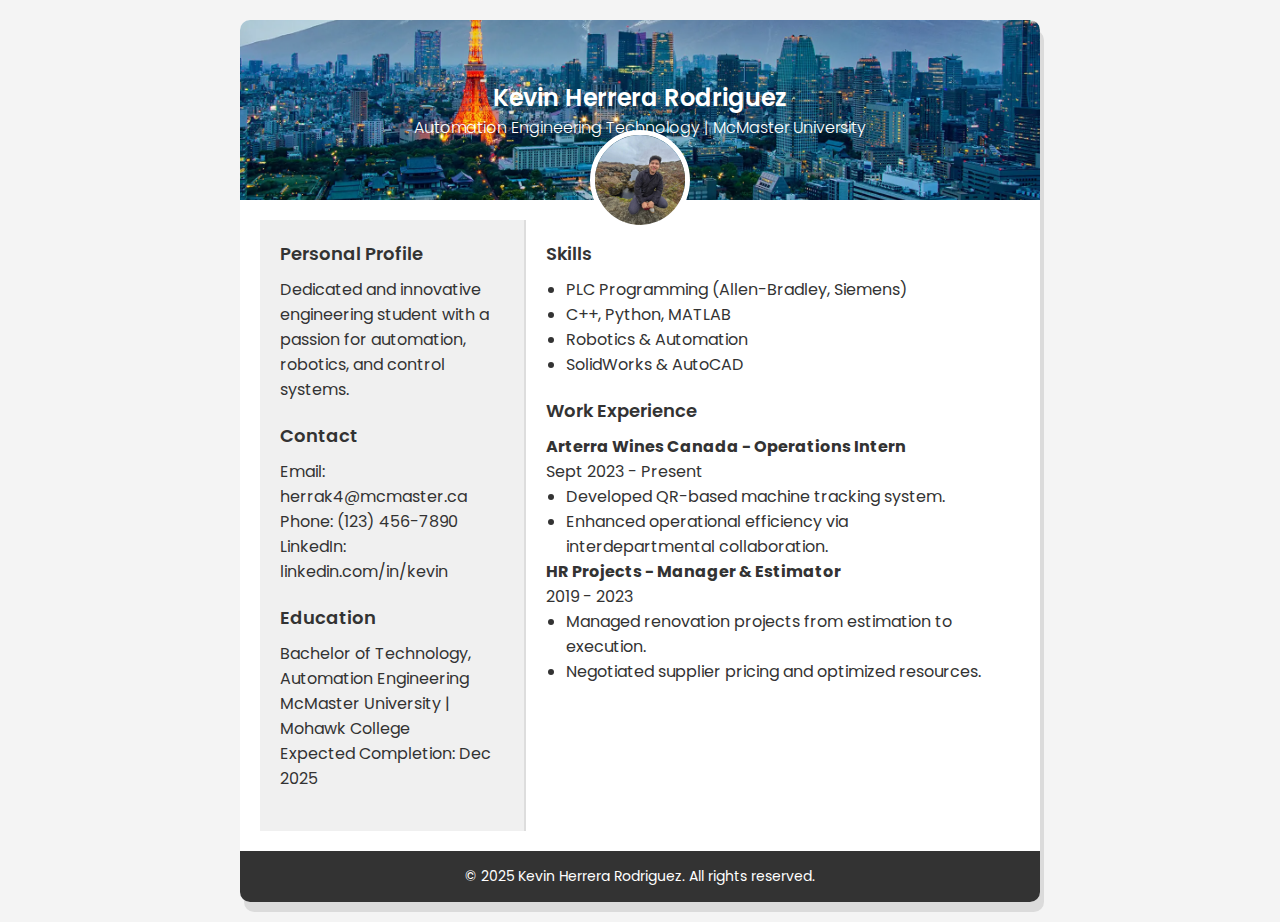
==== index.html @ 3fd1171c "Update index.html" ====
<!DOCTYPE html>
<html lang="en">
<head>
    <meta charset="utf-8">
    <meta name="viewport" content="width=device-width, initial-scale=1.0">
    <title>Kevin Herrera Rodriguez - Resume</title>
    <link href="https://fonts.googleapis.com/css2?family=Poppins:wght@300;400;600&display=swap" rel="stylesheet">
    <style>
        * {
            margin: 0;
            padding: 0;
            box-sizing: border-box;
        }
        body {
            font-family: 'Poppins', sans-serif;
            background-color: #f4f4f4;
            color: #333;
        }
        .container {
            width: 90%;
            max-width: 800px;
            margin: 20px auto;
            background: #fff;
            border-radius: 10px;
            overflow: hidden;
            box-shadow: 4px 10px rgba(0, 0, 0, 0.1);
        }
        .header {
            background: url('background.jpg') no-repeat center center/cover;
            padding: 60px 30px;
            text-align: center;
            color: white;
            position: relative;
        }
        .header img {
            width: 100px;
            height: 100px;
            border-radius: 50%;
            border: 5px solid white;
            position: absolute;
            top: 110px;
            left: 50%;
            transform: translateX(-50%);
        }
        .header h1 {
            font-size: 24px;
            font-weight: 600;
        }
        .header p {
            font-size: 16px;
            font-weight: 300;
        }
        .content {
            display: flex;
            flex-wrap: wrap;
            padding: 20px;
        }
        .left-column {
            width: 100%;
            padding: 20px;
            background: #f0f0f0;
            border-right: none;
        }
        .right-column {
            width: 100%;
            padding: 20px;
        }
        @media (min-width: 768px) {
            .left-column {
                width: 35%;
                border-right: 2px solid #ddd;
            }
            .right-column {
                width: 65%;
            }
        }
        h2 {
            font-size: 18px;
            font-weight: 600;
            margin-bottom: 10px;
        }
        .section {
            margin-bottom: 20px;
        }
        ul, ol {
            padding-left: 20px;
        }
        footer {
            text-align: center;
            padding: 15px;
            background: #333;
            color: white;
            font-size: 14px;
        }
    </style>
</head>
<body>
<div class="container">
    <div class="header">
        <img src="kevin_photo.jpg" alt="Kevin Herrera Rodriguez">
        <h1>Kevin Herrera Rodriguez</h1>
        <p>Automation Engineering Technology | McMaster University</p>
    </div>
    <div class="content">
        <div class="left-column">
            <div class="section">
                <h2>Personal Profile</h2>
                <p>Dedicated and innovative engineering student with a passion for automation, robotics, and control systems.</p>
            </div>
            <div class="section">
                <h2>Contact</h2>
                <p>Email: herrak4@mcmaster.ca</p>
                <p>Phone: (123) 456-7890</p>
                <p>LinkedIn: linkedin.com/in/kevin</p>
            </div>
            <div class="section">
                <h2>Education</h2>
                <p>Bachelor of Technology, Automation Engineering<br>McMaster University | Mohawk College<br>Expected Completion: Dec 2025</p>
            </div>
        </div>
        <div class="right-column">
            <div class="section">
                <h2>Skills</h2>
                <ul>
                    <li>PLC Programming (Allen-Bradley, Siemens)</li>
                    <li>C++, Python, MATLAB</li>
                    <li>Robotics & Automation</li>
                    <li>SolidWorks & AutoCAD</li>
                </ul>
            </div>
            <div class="section">
                <h2>Work Experience</h2>
                <p><strong>Arterra Wines Canada - Operations Intern</strong></p>
                <p>Sept 2023 - Present</p>
                <ul>
                    <li>Developed QR-based machine tracking system.</li>
                    <li>Enhanced operational efficiency via interdepartmental collaboration.</li>
                </ul>
                <p><strong>HR Projects - Manager & Estimator</strong></p>
                <p>2019 - 2023</p>
                <ul>
                    <li>Managed renovation projects from estimation to execution.</li>
                    <li>Negotiated supplier pricing and optimized resources.</li>
                </ul>
            </div>
        </div>
    </div>
    <footer>
        &copy; 2025 Kevin Herrera Rodriguez. All rights reserved.
    </footer>
</div>
</body>
</html>
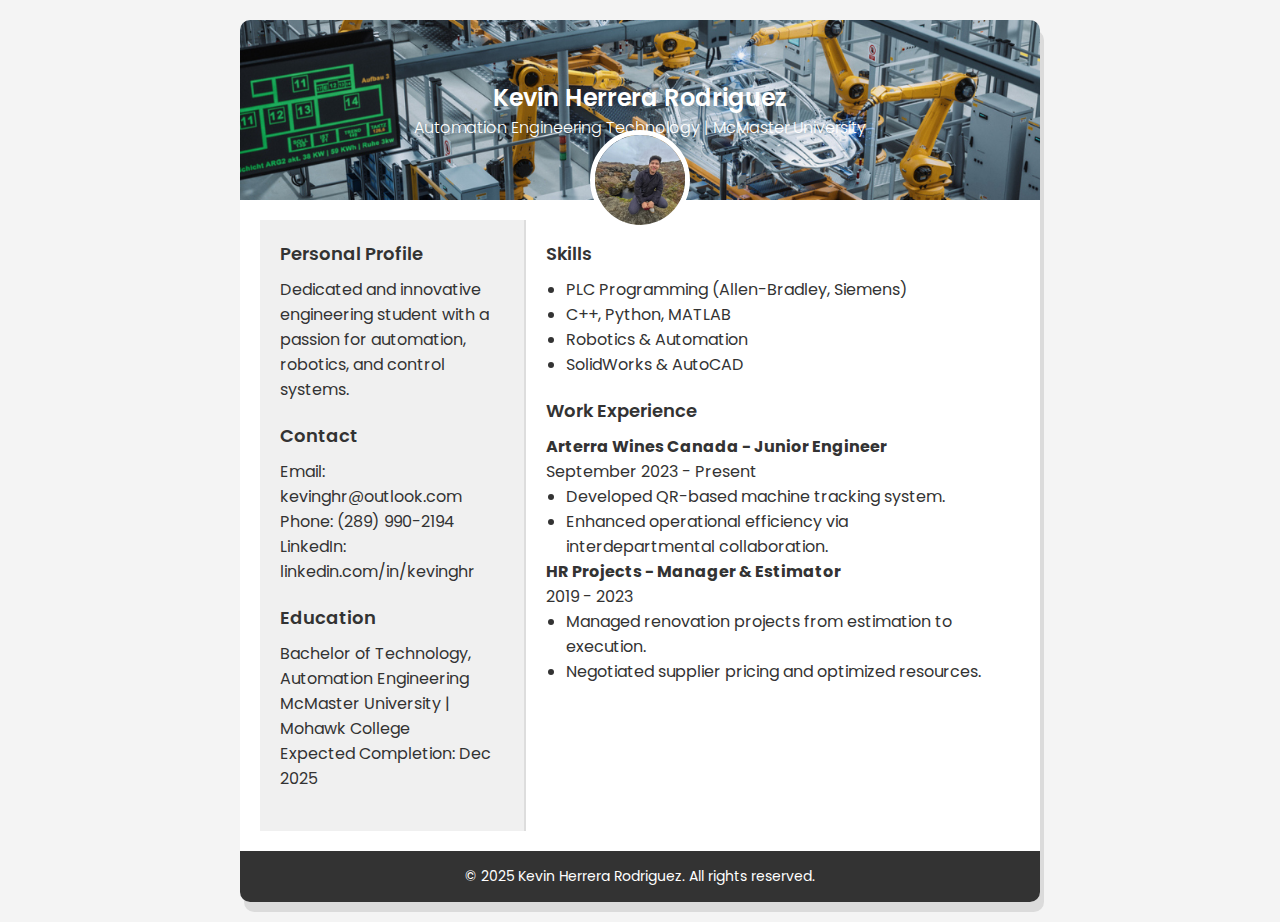
==== commit 9a7492d4: "Update" ====
--- a/index.html
+++ b/index.html
@@ -26,7 +26,7 @@
             box-shadow: 4px 10px rgba(0, 0, 0, 0.1);
         }
         .header {
-            background: url('background.jpg') no-repeat center center/cover;
+            background: url('background.png') no-repeat center center/cover;
             padding: 60px 30px;
             text-align: center;
             color: white;
@@ -109,9 +109,9 @@
             </div>
             <div class="section">
                 <h2>Contact</h2>
-                <p>Email: herrak4@mcmaster.ca</p>
-                <p>Phone: (123) 456-7890</p>
-                <p>LinkedIn: linkedin.com/in/kevin</p>
+                <p>Email: kevinghr@outlook.com</p>
+                <p>Phone: (289) 990-2194</p>
+                <p>LinkedIn: linkedin.com/in/kevinghr</p>
             </div>
             <div class="section">
                 <h2>Education</h2>
@@ -130,8 +130,8 @@
             </div>
             <div class="section">
                 <h2>Work Experience</h2>
-                <p><strong>Arterra Wines Canada - Operations Intern</strong></p>
-                <p>Sept 2023 - Present</p>
+                <p><strong>Arterra Wines Canada - Junior Engineer</strong></p>
+                <p>September 2023 - Present</p>
                 <ul>
                     <li>Developed QR-based machine tracking system.</li>
                     <li>Enhanced operational efficiency via interdepartmental collaboration.</li>
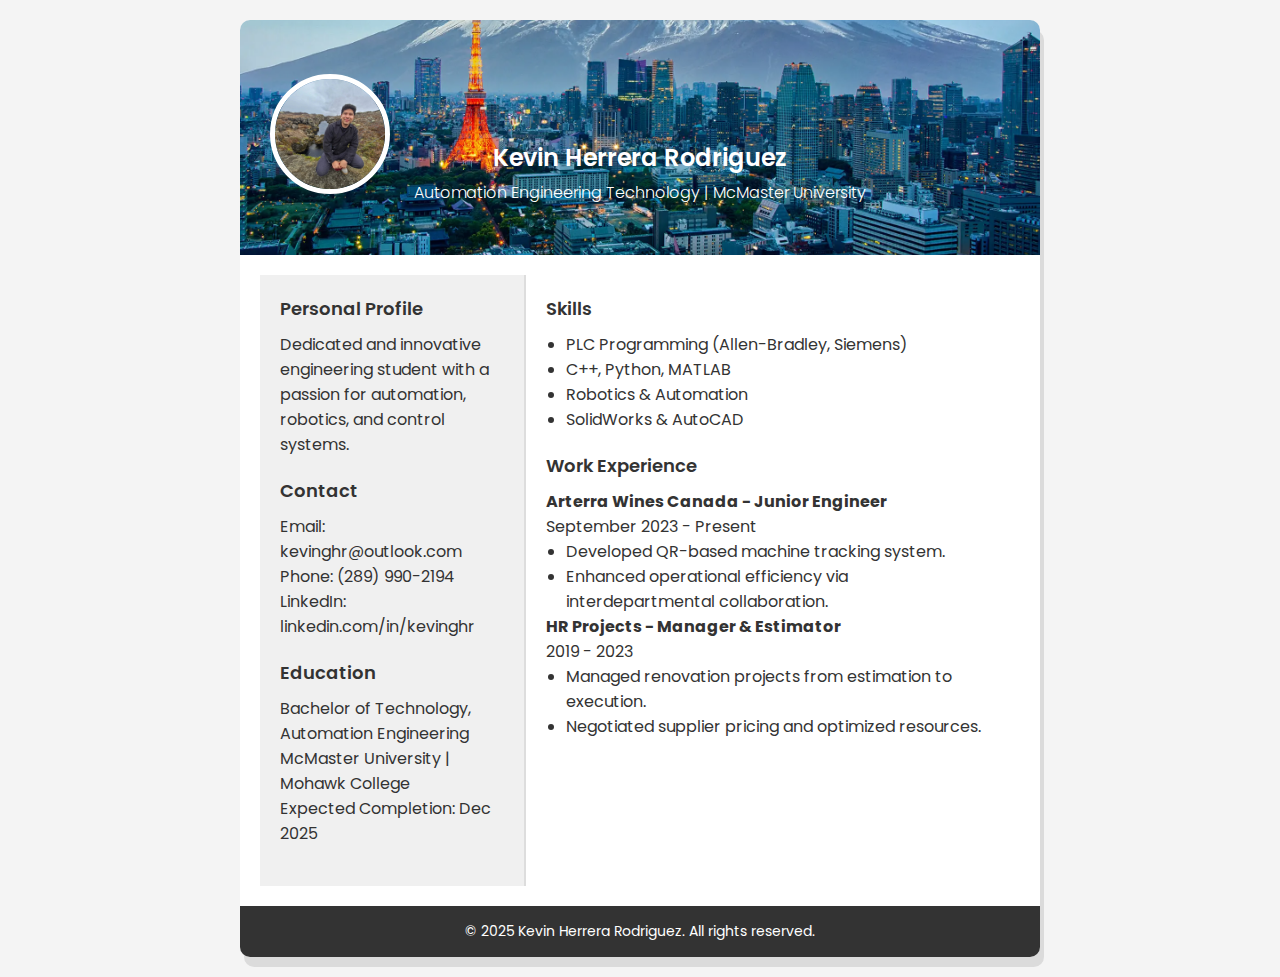
==== commit 2467fd8d: "Update" ====
--- a/index.html
+++ b/index.html
@@ -5,94 +5,7 @@
     <meta name="viewport" content="width=device-width, initial-scale=1.0">
     <title>Kevin Herrera Rodriguez - Resume</title>
     <link href="https://fonts.googleapis.com/css2?family=Poppins:wght@300;400;600&display=swap" rel="stylesheet">
-    <style>
-        * {
-            margin: 0;
-            padding: 0;
-            box-sizing: border-box;
-        }
-        body {
-            font-family: 'Poppins', sans-serif;
-            background-color: #f4f4f4;
-            color: #333;
-        }
-        .container {
-            width: 90%;
-            max-width: 800px;
-            margin: 20px auto;
-            background: #fff;
-            border-radius: 10px;
-            overflow: hidden;
-            box-shadow: 4px 10px rgba(0, 0, 0, 0.1);
-        }
-        .header {
-            background: url('background.png') no-repeat center center/cover;
-            padding: 60px 30px;
-            text-align: center;
-            color: white;
-            position: relative;
-        }
-        .header img {
-            width: 100px;
-            height: 100px;
-            border-radius: 50%;
-            border: 5px solid white;
-            position: absolute;
-            top: 110px;
-            left: 50%;
-            transform: translateX(-50%);
-        }
-        .header h1 {
-            font-size: 24px;
-            font-weight: 600;
-        }
-        .header p {
-            font-size: 16px;
-            font-weight: 300;
-        }
-        .content {
-            display: flex;
-            flex-wrap: wrap;
-            padding: 20px;
-        }
-        .left-column {
-            width: 100%;
-            padding: 20px;
-            background: #f0f0f0;
-            border-right: none;
-        }
-        .right-column {
-            width: 100%;
-            padding: 20px;
-        }
-        @media (min-width: 768px) {
-            .left-column {
-                width: 35%;
-                border-right: 2px solid #ddd;
-            }
-            .right-column {
-                width: 65%;
-            }
-        }
-        h2 {
-            font-size: 18px;
-            font-weight: 600;
-            margin-bottom: 10px;
-        }
-        .section {
-            margin-bottom: 20px;
-        }
-        ul, ol {
-            padding-left: 20px;
-        }
-        footer {
-            text-align: center;
-            padding: 15px;
-            background: #333;
-            color: white;
-            font-size: 14px;
-        }
-    </style>
+    <link rel="stylesheet" href="styles.css">
 </head>
 <body>
 <div class="container">
--- a/styles.css
+++ b/styles.css
@@ -0,0 +1,104 @@
+/* Global Styles */
+* {
+    margin: 0;
+    padding: 0;
+    box-sizing: border-box;
+}
+body {
+    font-family: 'Poppins', sans-serif;
+    background-color: #f4f4f4;
+    color: #333;
+}
+.container {
+    width: 90%;
+    max-width: 800px;
+    margin: 20px auto;
+    background: #fff;
+    border-radius: 10px;
+    overflow: hidden;
+    box-shadow: 4px 10px rgba(0, 0, 0, 0.1);
+}
+
+/* Header Styles */
+.header {
+    background: url('background.jpg') no-repeat center center/cover;
+    padding: 80px 30px 50px;
+    text-align: center;
+    color: white;
+    position: relative;
+}
+.header img {
+    width: 100px;
+    height: 100px;
+    border-radius: 50%;
+    border: 5px solid white;
+    position: absolute;
+    top: 20px;
+    left: 20px;
+    transform: translateY(20%);
+}
+.header h1 {
+    font-size: 24px;
+    font-weight: 600;
+    margin-top: 40px;
+}
+.header p {
+    font-size: 16px;
+    font-weight: 300;
+    margin-top: 5px;
+}
+
+/* Layout */
+.content {
+    display: flex;
+    flex-wrap: wrap;
+    padding: 20px;
+}
+.left-column {
+    width: 100%;
+    padding: 20px;
+    background: #f0f0f0;
+    border-right: none;
+}
+.right-column {
+    width: 100%;
+    padding: 20px;
+}
+
+@media (min-width: 768px) {
+    .left-column {
+        width: 35%;
+        border-right: 2px solid #ddd;
+    }
+    .right-column {
+        width: 65%;
+    }
+    .header img {
+        width: 120px;
+        height: 120px;
+        top: 30px;
+        left: 30px;
+    }
+}
+
+/* Text and Section Styles */
+h2 {
+    font-size: 18px;
+    font-weight: 600;
+    margin-bottom: 10px;
+}
+.section {
+    margin-bottom: 20px;
+}
+ul, ol {
+    padding-left: 20px;
+}
+
+/* Footer */
+footer {
+    text-align: center;
+    padding: 15px;
+    background: #333;
+    color: white;
+    font-size: 14px;
+}
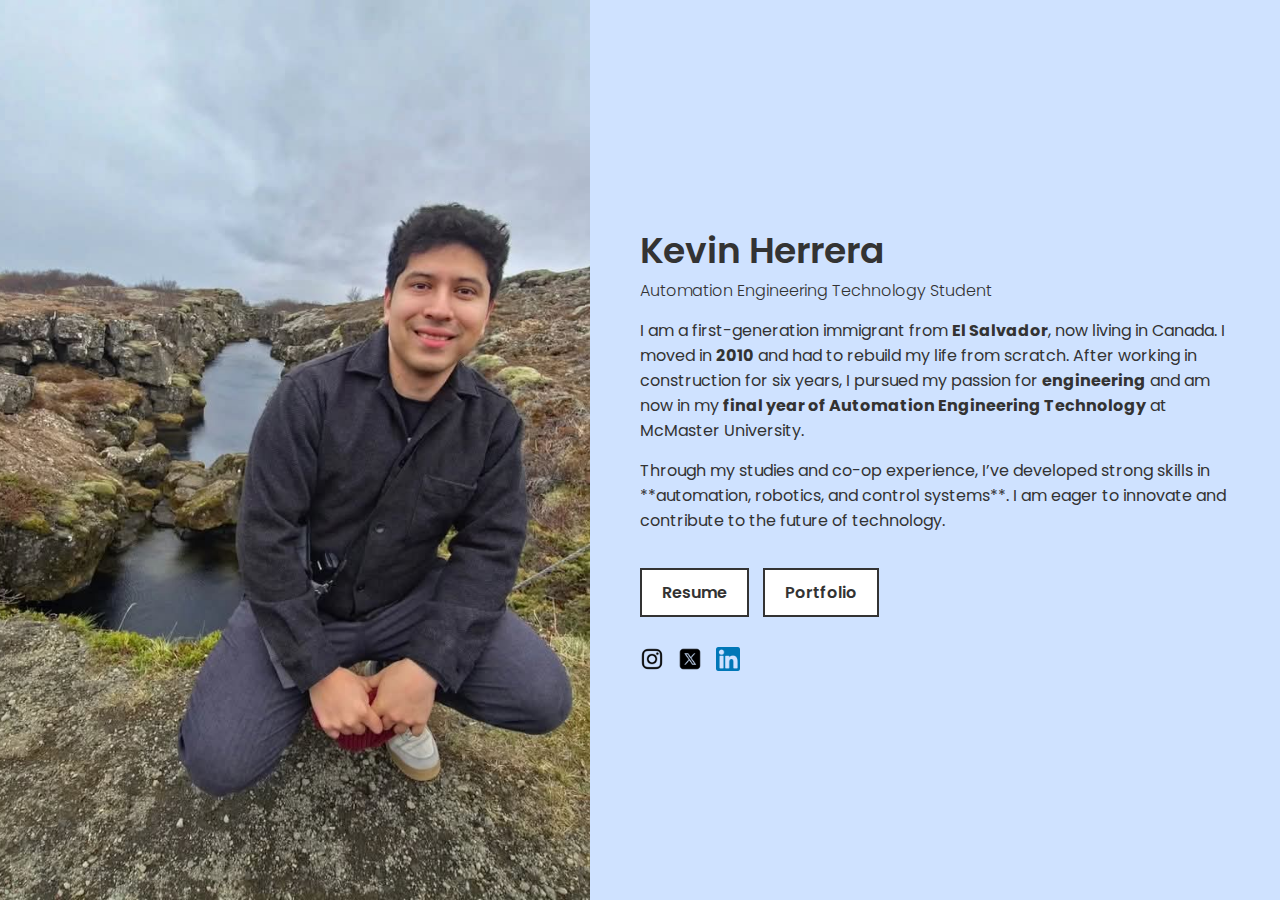
==== commit 359c5241: "New Pages" ====
--- a/index.html
+++ b/index.html
@@ -1,66 +1,49 @@
 <!DOCTYPE html>
 <html lang="en">
 <head>
-    <meta charset="utf-8">
+    <meta charset="UTF-8">
     <meta name="viewport" content="width=device-width, initial-scale=1.0">
-    <title>Kevin Herrera Rodriguez - Resume</title>
+    <title>Kevin Herrera - Introduction</title>
     <link href="https://fonts.googleapis.com/css2?family=Poppins:wght@300;400;600&display=swap" rel="stylesheet">
     <link rel="stylesheet" href="styles.css">
 </head>
 <body>
-<div class="container">
-    <div class="header">
-        <img src="kevin_photo.jpg" alt="Kevin Herrera Rodriguez">
-        <h1>Kevin Herrera Rodriguez</h1>
-        <p>Automation Engineering Technology | McMaster University</p>
+
+<div class="intro-container">
+    <!-- Left Side - Image -->
+    <div class="intro-image">
+        <img src="kevin_photo.jpg" alt="Kevin Herrera">
     </div>
-    <div class="content">
-        <div class="left-column">
-            <div class="section">
-                <h2>Personal Profile</h2>
-                <p>Dedicated and innovative engineering student with a passion for automation, robotics, and control systems.</p>
-            </div>
-            <div class="section">
-                <h2>Contact</h2>
-                <p>Email: kevinghr@outlook.com</p>
-                <p>Phone: (289) 990-2194</p>
-                <p>LinkedIn: linkedin.com/in/kevinghr</p>
-            </div>
-            <div class="section">
-                <h2>Education</h2>
-                <p>Bachelor of Technology, Automation Engineering<br>McMaster University | Mohawk College<br>Expected Completion: Dec 2025</p>
-            </div>
+
+    <!-- Right Side - About Me -->
+    <div class="intro-text">
+        <h1>Kevin Herrera</h1>
+        <p class="subheading">Automation Engineering Technology Student</p>
+        <p>
+            I am a first-generation immigrant from <strong>El Salvador</strong>, now living in Canada.
+            I moved in <strong>2010</strong> and had to rebuild my life from scratch. After working in
+            construction for six years, I pursued my passion for <strong>engineering</strong> and
+            am now in my <strong>final year of Automation Engineering Technology</strong> at McMaster University.
+        </p>
+        <p>
+            Through my studies and co-op experience, I’ve developed strong skills in **automation, robotics,
+            and control systems**. I am eager to innovate and contribute to the future of technology.
+        </p>
+
+        <!-- Navigation Buttons -->
+        <div class="buttons">
+            <a href="resume.html" class="btn">Resume</a>
+            <a href="portfolio.html" class="btn">Portfolio</a>
         </div>
-        <div class="right-column">
-            <div class="section">
-                <h2>Skills</h2>
-                <ul>
-                    <li>PLC Programming (Allen-Bradley, Siemens)</li>
-                    <li>C++, Python, MATLAB</li>
-                    <li>Robotics & Automation</li>
-                    <li>SolidWorks & AutoCAD</li>
-                </ul>
-            </div>
-            <div class="section">
-                <h2>Work Experience</h2>
-                <p><strong>Arterra Wines Canada - Junior Engineer</strong></p>
-                <p>September 2023 - Present</p>
-                <ul>
-                    <li>Developed QR-based machine tracking system.</li>
-                    <li>Enhanced operational efficiency via interdepartmental collaboration.</li>
-                </ul>
-                <p><strong>HR Projects - Manager & Estimator</strong></p>
-                <p>2019 - 2023</p>
-                <ul>
-                    <li>Managed renovation projects from estimation to execution.</li>
-                    <li>Negotiated supplier pricing and optimized resources.</li>
-                </ul>
-            </div>
+
+        <!-- Social Media Icons -->
+        <div class="social-icons">
+            <a href="#"><img src="instagram-icon.png" alt="Instagram"></a>
+            <a href="#"><img src="twitter-icon.png" alt="Twitter"></a>
+            <a href="#"><img src="linkedin-icon.png" alt="LinkedIn"></a>
         </div>
     </div>
-    <footer>
-        &copy; 2025 Kevin Herrera Rodriguez. All rights reserved.
-    </footer>
 </div>
+
 </body>
 </html>
--- a/styles.css
+++ b/styles.css
@@ -3,102 +3,84 @@
     margin: 0;
     padding: 0;
     box-sizing: border-box;
+    font-family: 'Poppins', sans-serif;
 }
 body {
-    font-family: 'Poppins', sans-serif;
     background-color: #f4f4f4;
     color: #333;
 }
-.container {
-    width: 90%;
-    max-width: 800px;
-    margin: 20px auto;
-    background: #fff;
-    border-radius: 10px;
-    overflow: hidden;
-    box-shadow: 4px 10px rgba(0, 0, 0, 0.1);
+
+/* Intro Section Layout */
+.intro-container {
+    display: flex;
+    height: 100vh;
 }
 
-/* Header Styles */
-.header {
-    background: url('background.jpg') no-repeat center center/cover;
-    padding: 80px 30px 50px;
-    text-align: center;
-    color: white;
-    position: relative;
+/* Left Side - Image */
+.intro-image {
+    flex: 1;
+    background-color: #ddd;
+    display: flex;
+    align-items: center;
+    justify-content: center;
 }
-.header img {
-    width: 100px;
-    height: 100px;
-    border-radius: 50%;
-    border: 5px solid white;
-    position: absolute;
-    top: 20px;
-    left: 20px;
-    transform: translateY(20%);
-}
-.header h1 {
-    font-size: 24px;
-    font-weight: 600;
-    margin-top: 40px;
-}
-.header p {
-    font-size: 16px;
-    font-weight: 300;
-    margin-top: 5px;
+.intro-image img {
+    width: 100%;
+    height: 100%;
+    object-fit: cover;
 }
 
-/* Layout */
-.content {
+/* Right Side - Text */
+.intro-text {
+    flex: 1;
+    background-color: #cfe2ff;
+    padding: 50px;
     display: flex;
-    flex-wrap: wrap;
-    padding: 20px;
+    flex-direction: column;
+    justify-content: center;
 }
-.left-column {
-    width: 100%;
-    padding: 20px;
-    background: #f0f0f0;
-    border-right: none;
+.intro-text h1 {
+    font-size: 36px;
+    font-weight: 600;
 }
-.right-column {
-    width: 100%;
-    padding: 20px;
+.subheading {
+    font-size: 18px;
+    font-weight: 300;
+    margin-bottom: 15px;
+}
+.intro-text p {
+    font-size: 16px;
+    margin-bottom: 15px;
 }
 
-@media (min-width: 768px) {
-    .left-column {
-        width: 35%;
-        border-right: 2px solid #ddd;
-    }
-    .right-column {
-        width: 65%;
-    }
-    .header img {
-        width: 120px;
-        height: 120px;
-        top: 30px;
-        left: 30px;
-    }
+/* Buttons */
+.buttons {
+    margin-top: 20px;
+}
+.btn {
+    display: inline-block;
+    background-color: white;
+    padding: 10px 20px;
+    margin-right: 10px;
+    border: 2px solid #333;
+    text-decoration: none;
+    font-weight: 600;
+    color: #333;
+    transition: 0.3s ease-in-out;
+}
+.btn:hover {
+    background-color: #333;
+    color: white;
 }
 
-/* Text and Section Styles */
-h2 {
-    font-size: 18px;
-    font-weight: 600;
-    margin-bottom: 10px;
+/* Social Media Icons */
+.social-icons {
+    margin-top: 30px;
 }
-.section {
-    margin-bottom: 20px;
+.social-icons a {
+    margin-right: 10px;
 }
-ul, ol {
-    padding-left: 20px;
+.social-icons img {
+    width: 24px;
+    height: 24px;
 }
-
-/* Footer */
-footer {
-    text-align: center;
-    padding: 15px;
-    background: #333;
-    color: white;
-    font-size: 14px;
-}
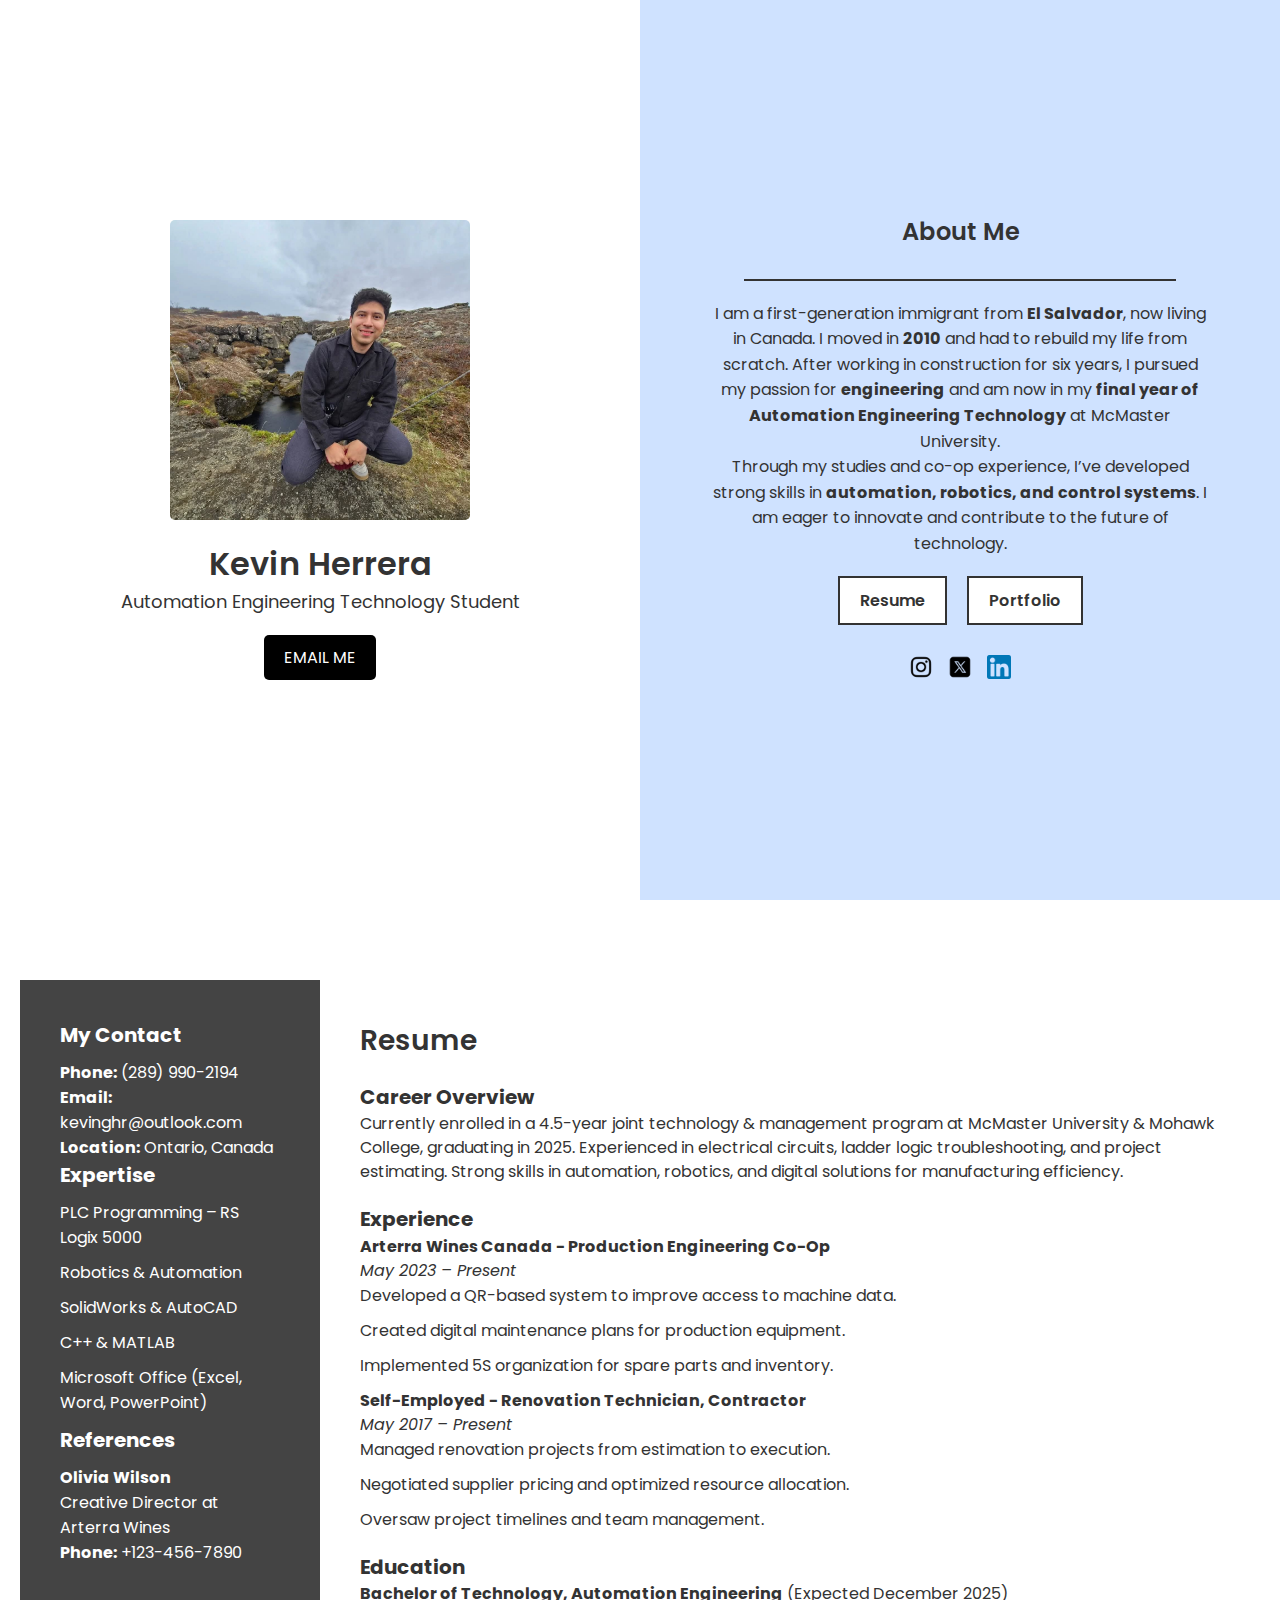
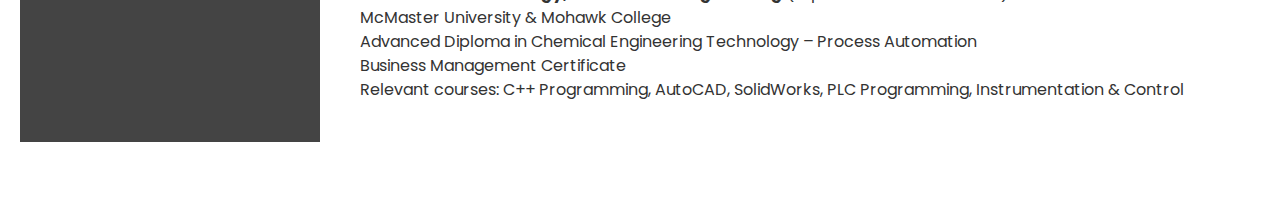
==== commit 9fa244c8: "Update" ====
--- a/index.html
+++ b/index.html
@@ -3,22 +3,24 @@
 <head>
     <meta charset="UTF-8">
     <meta name="viewport" content="width=device-width, initial-scale=1.0">
-    <title>Kevin Herrera - Introduction</title>
+    <title>Kevin Herrera - Portfolio</title>
     <link href="https://fonts.googleapis.com/css2?family=Poppins:wght@300;400;600&display=swap" rel="stylesheet">
     <link rel="stylesheet" href="styles.css">
 </head>
 <body>
-
-<div class="intro-container">
-    <!-- Left Side - Image -->
-    <div class="intro-image">
+<div class="container">
+    <!-- Left Section - Image and Intro -->
+    <div class="left-section">
         <img src="kevin_photo.jpg" alt="Kevin Herrera">
+        <h1>Kevin Herrera</h1>
+        <p>Automation Engineering Technology Student</p>
+        <a href="mailto:kevinghr@outlook.com" class="email-btn">EMAIL ME</a>
     </div>
 
-    <!-- Right Side - About Me -->
-    <div class="intro-text">
-        <h1>Kevin Herrera</h1>
-        <p class="subheading">Automation Engineering Technology Student</p>
+    <!-- Right Section - About and Navigation -->
+    <div class="right-section">
+        <h2>About Me</h2>
+        <div class="divider"></div>
         <p>
             I am a first-generation immigrant from <strong>El Salvador</strong>, now living in Canada.
             I moved in <strong>2010</strong> and had to rebuild my life from scratch. After working in
@@ -26,24 +28,84 @@
             am now in my <strong>final year of Automation Engineering Technology</strong> at McMaster University.
         </p>
         <p>
-            Through my studies and co-op experience, I’ve developed strong skills in **automation, robotics,
-            and control systems**. I am eager to innovate and contribute to the future of technology.
+            Through my studies and co-op experience, I’ve developed strong skills in <strong>automation, robotics,
+            and control systems</strong>. I am eager to innovate and contribute to the future of technology.
         </p>
 
-        <!-- Navigation Buttons -->
         <div class="buttons">
-            <a href="resume.html" class="btn">Resume</a>
-            <a href="portfolio.html" class="btn">Portfolio</a>
+            <a href="#resume" class="btn">Resume</a>
+            <a href="#portfolio" class="btn">Portfolio</a>
         </div>
 
-        <!-- Social Media Icons -->
         <div class="social-icons">
             <a href="#"><img src="instagram-icon.png" alt="Instagram"></a>
             <a href="#"><img src="twitter-icon.png" alt="Twitter"></a>
-            <a href="#"><img src="linkedin-icon.png" alt="LinkedIn"></a>
+            <a href="https://www.linkedin.com/in/kevinghr" target="_blank"><img src="linkedin-icon.png" alt="LinkedIn"></a>
         </div>
     </div>
 </div>
 
+<!-- Resume Section - Updated Layout -->
+<section id="resume">
+    <div class="resume-left">
+  
+        <h3>My Contact</h3>
+        <p><strong>Phone:</strong> (289) 990-2194</p>
+        <p><strong>Email:</strong> kevinghr@outlook.com</p>
+        <p><strong>Location:</strong> Ontario, Canada</p>
+
+        <h3>Expertise</h3>
+        <ul>
+            <li>PLC Programming – RS Logix 5000</li>
+            <li>Robotics & Automation</li>
+            <li>SolidWorks & AutoCAD</li>
+            <li>C++ & MATLAB</li>
+            <li>Microsoft Office (Excel, Word, PowerPoint)</li>
+        </ul>
+
+        <h3>References</h3>
+        <p><strong>Olivia Wilson</strong></p>
+        <p>Creative Director at Arterra Wines</p>
+        <p><strong>Phone:</strong> +123-456-7890</p>
+    </div>
+
+    <div class="resume-right">
+        <h2>Resume</h2>
+        <h3>Career Overview</h3>
+        <p>
+            Currently enrolled in a 4.5-year joint technology & management program at McMaster University & Mohawk College, graduating in 2025.
+            Experienced in electrical circuits, ladder logic troubleshooting, and project estimating. Strong skills in automation, robotics,
+            and digital solutions for manufacturing efficiency.
+        </p>
+
+        <h3>Experience</h3>
+        <div>
+            <h4>Arterra Wines Canada - Production Engineering Co-Op</h4>
+            <p><em>May 2023 – Present</em></p>
+            <ul>
+                <li>Developed a QR-based system to improve access to machine data.</li>
+                <li>Created digital maintenance plans for production equipment.</li>
+                <li>Implemented 5S organization for spare parts and inventory.</li>
+            </ul>
+        </div>
+        <div>
+            <h4>Self-Employed - Renovation Technician, Contractor</h4>
+            <p><em>May 2017 – Present</em></p>
+            <ul>
+                <li>Managed renovation projects from estimation to execution.</li>
+                <li>Negotiated supplier pricing and optimized resource allocation.</li>
+                <li>Oversaw project timelines and team management.</li>
+            </ul>
+        </div>
+
+        <h3>Education</h3>
+        <p><strong>Bachelor of Technology, Automation Engineering</strong> (Expected December 2025)</p>
+        <p>McMaster University & Mohawk College</p>
+        <p>Advanced Diploma in Chemical Engineering Technology – Process Automation</p>
+        <p>Business Management Certificate</p>
+        <p>Relevant courses: C++ Programming, AutoCAD, SolidWorks, PLC Programming, Instrumentation & Control</p>
+    </div>
+</section>
 </body>
 </html>
+
--- a/styles.css
+++ b/styles.css
@@ -4,83 +4,164 @@
     padding: 0;
     box-sizing: border-box;
     font-family: 'Poppins', sans-serif;
+    scroll-behavior: smooth;
 }
 body {
     background-color: #f4f4f4;
     color: #333;
 }
 
-/* Intro Section Layout */
-.intro-container {
+/* Layout */
+.container {
     display: flex;
     height: 100vh;
 }
 
-/* Left Side - Image */
-.intro-image {
+/* Left Section - Image and Intro */
+.left-section {
     flex: 1;
-    background-color: #ddd;
-    display: flex;
-    align-items: center;
-    justify-content: center;
-}
-.intro-image img {
-    width: 100%;
-    height: 100%;
-    object-fit: cover;
-}
-
-/* Right Side - Text */
-.intro-text {
-    flex: 1;
-    background-color: #cfe2ff;
-    padding: 50px;
     display: flex;
     flex-direction: column;
     justify-content: center;
+    align-items: center;
+    background: #fff;
+    padding: 50px;
+    text-align: center;
 }
-.intro-text h1 {
-    font-size: 36px;
+.left-section img {
+    width: 100%;
+    max-width: 300px;
+    border-radius: 5px;
+}
+.left-section h1 {
+    font-size: 32px;
     font-weight: 600;
+    margin-top: 20px;
 }
-.subheading {
+.left-section p {
     font-size: 18px;
-    font-weight: 300;
-    margin-bottom: 15px;
+    margin-bottom: 20px;
 }
-.intro-text p {
+.email-btn {
+    background: black;
+    color: white;
+    padding: 10px 20px;
     font-size: 16px;
-    margin-bottom: 15px;
+    text-decoration: none;
+    border-radius: 5px;
+    transition: 0.3s;
+}
+.email-btn:hover {
+    background: #333;
 }
 
-/* Buttons */
+/* Right Section - About and Navigation */
+.right-section {
+    flex: 1;
+    background: #cfe2ff;
+    display: flex;
+    flex-direction: column;
+    justify-content: center;
+    align-items: center;
+    padding: 50px;
+    text-align: center;
+}
+.right-section h2 {
+    font-size: 24px;
+    font-weight: 600;
+    margin-bottom: 10px;
+}
+.right-section p {
+    font-size: 16px;
+    max-width: 500px;
+    line-height: 1.6;
+}
+.divider {
+    width: 80%;
+    height: 2px;
+    background: #333;
+    margin: 20px 0;
+}
 .buttons {
+    display: flex;
+    gap: 20px;
     margin-top: 20px;
 }
 .btn {
-    display: inline-block;
-    background-color: white;
+    background: white;
+    border: 2px solid #333;
     padding: 10px 20px;
-    margin-right: 10px;
-    border: 2px solid #333;
+    font-size: 16px;
     text-decoration: none;
     font-weight: 600;
     color: #333;
-    transition: 0.3s ease-in-out;
+    transition: 0.3s;
 }
 .btn:hover {
-    background-color: #333;
+    background: #333;
     color: white;
 }
 
 /* Social Media Icons */
 .social-icons {
     margin-top: 30px;
-}
-.social-icons a {
-    margin-right: 10px;
+    display: flex;
+    gap: 15px;
 }
 .social-icons img {
     width: 24px;
     height: 24px;
 }
+
+/* Resume Section - Matching the Reference Layout */
+#resume {
+    display: flex;
+    flex-wrap: wrap;
+    background: #fff;
+    padding: 80px 20px;
+}
+.resume-left {
+    flex: 1;
+    background: #444;
+    color: white;
+    padding: 40px;
+    text-align: left;
+    max-width: 300px;
+}
+.resume-left h3 {
+    font-size: 20px;
+    margin-bottom: 10px;
+}
+.resume-left ul {
+    list-style: none;
+    padding: 0;
+}
+.resume-left ul li {
+    margin-bottom: 10px;
+}
+
+.resume-right {
+    flex: 2;
+    padding: 40px;
+    text-align: left;
+}
+.resume-right h2 {
+    font-size: 28px;
+    font-weight: 600;
+    margin-bottom: 20px;
+}
+.resume-right h3 {
+    font-size: 20px;
+    margin-top: 20px;
+}
+.resume-right ul {
+    list-style: none;
+    padding: 0;
+}
+.resume-right ul li {
+    margin-bottom: 10px;
+}
+.resume-right p {
+    font-size: 16px;
+    line-height: 1.5;
+}
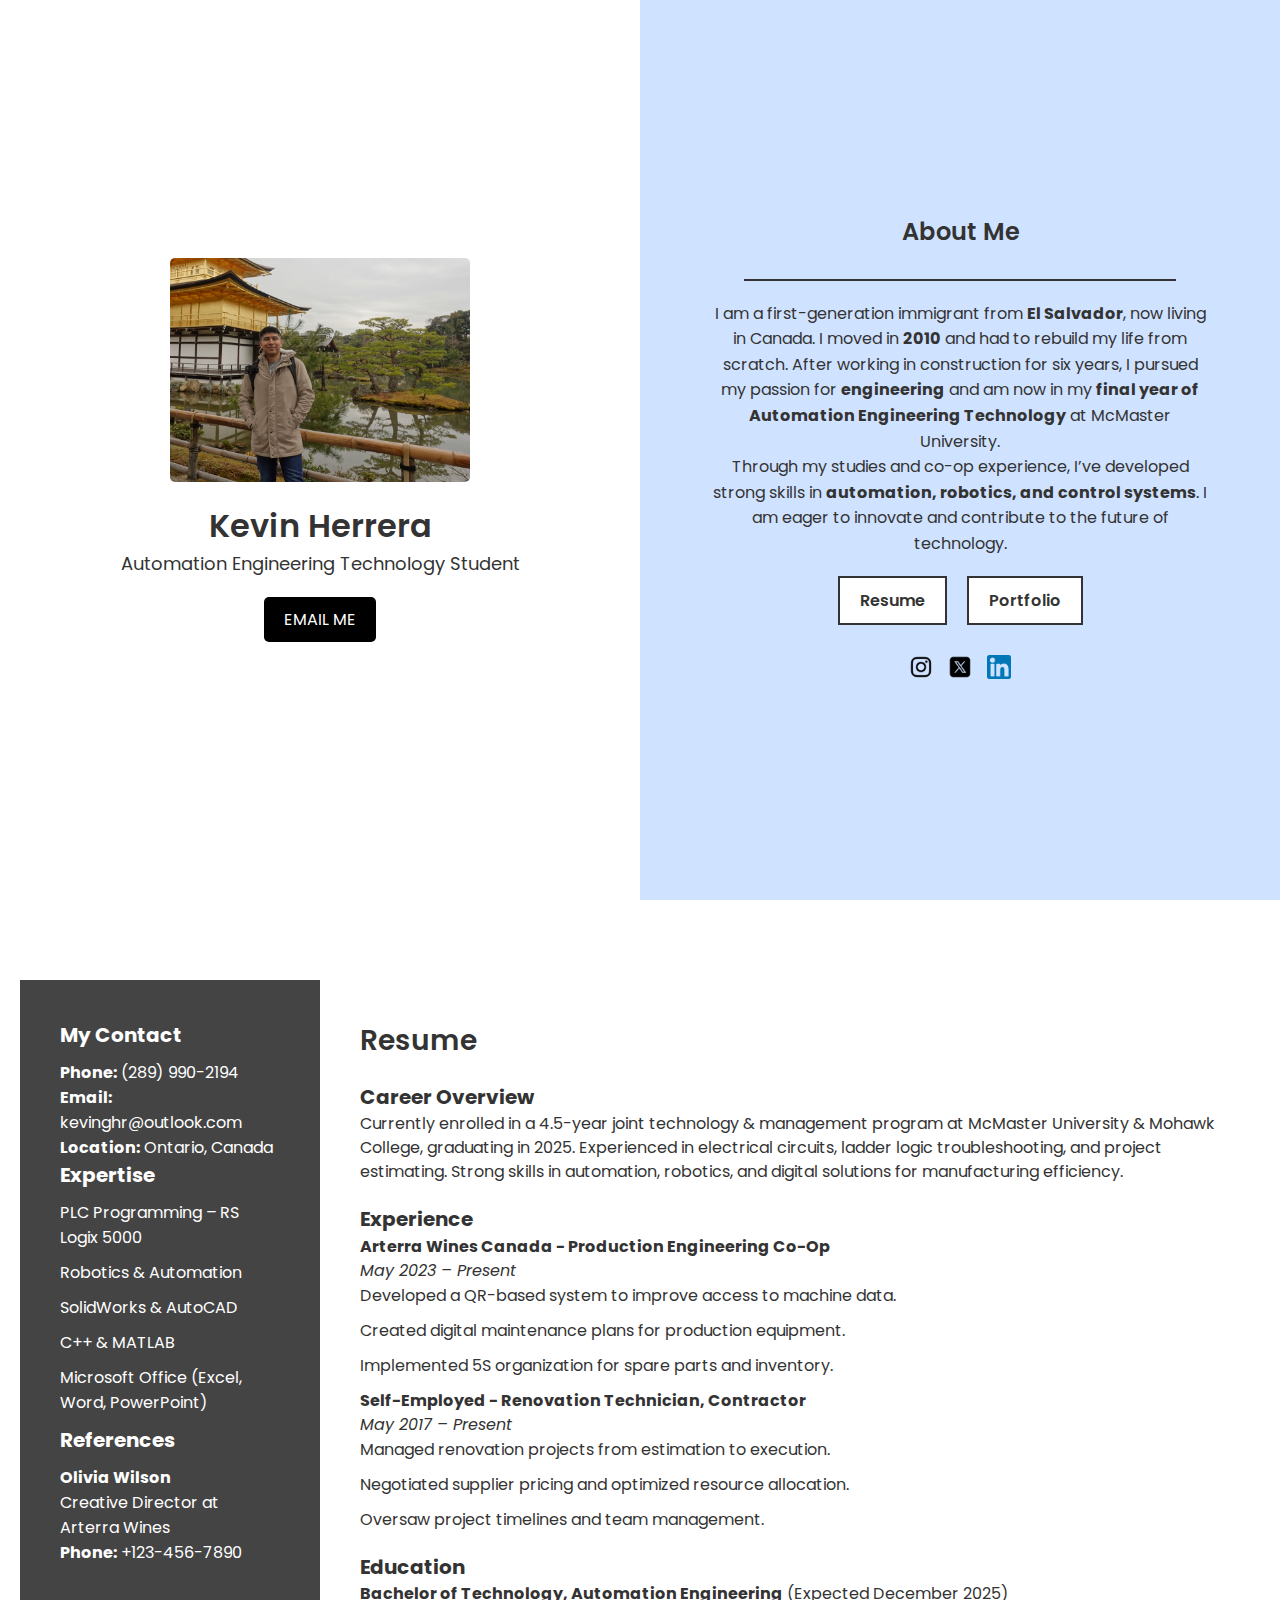
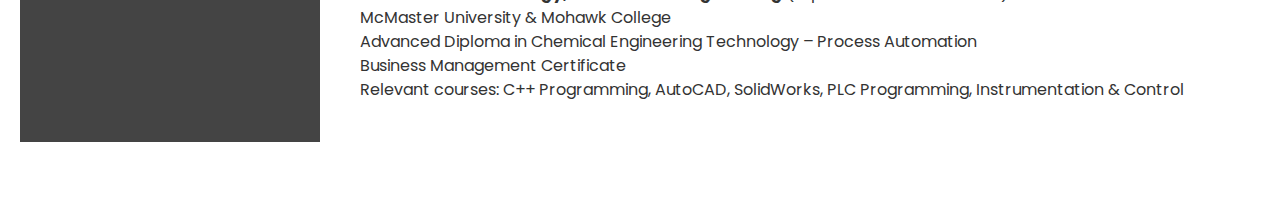
==== commit bad16ea5: "Update" ====
--- a/index.html
+++ b/index.html
@@ -48,7 +48,7 @@
 <!-- Resume Section - Updated Layout -->
 <section id="resume">
     <div class="resume-left">
-  
+
         <h3>My Contact</h3>
         <p><strong>Phone:</strong> (289) 990-2194</p>
         <p><strong>Email:</strong> kevinghr@outlook.com</p>
@@ -106,6 +106,14 @@
         <p>Relevant courses: C++ Programming, AutoCAD, SolidWorks, PLC Programming, Instrumentation & Control</p>
     </div>
 </section>
+<!--
+        Statement of Authorship:
+        Kevin Herrera Rodriguez
+        MacID: herrerkg
+        Student Number: 001404740
+    -->
+<!-- AI Assistance: This code was generated with the aid of AI tools to expedite the design
+
 </body>
 </html>
 
--- a/styles.css
+++ b/styles.css
@@ -165,3 +165,4 @@
     font-size: 16px;
     line-height: 1.5;
 }
+
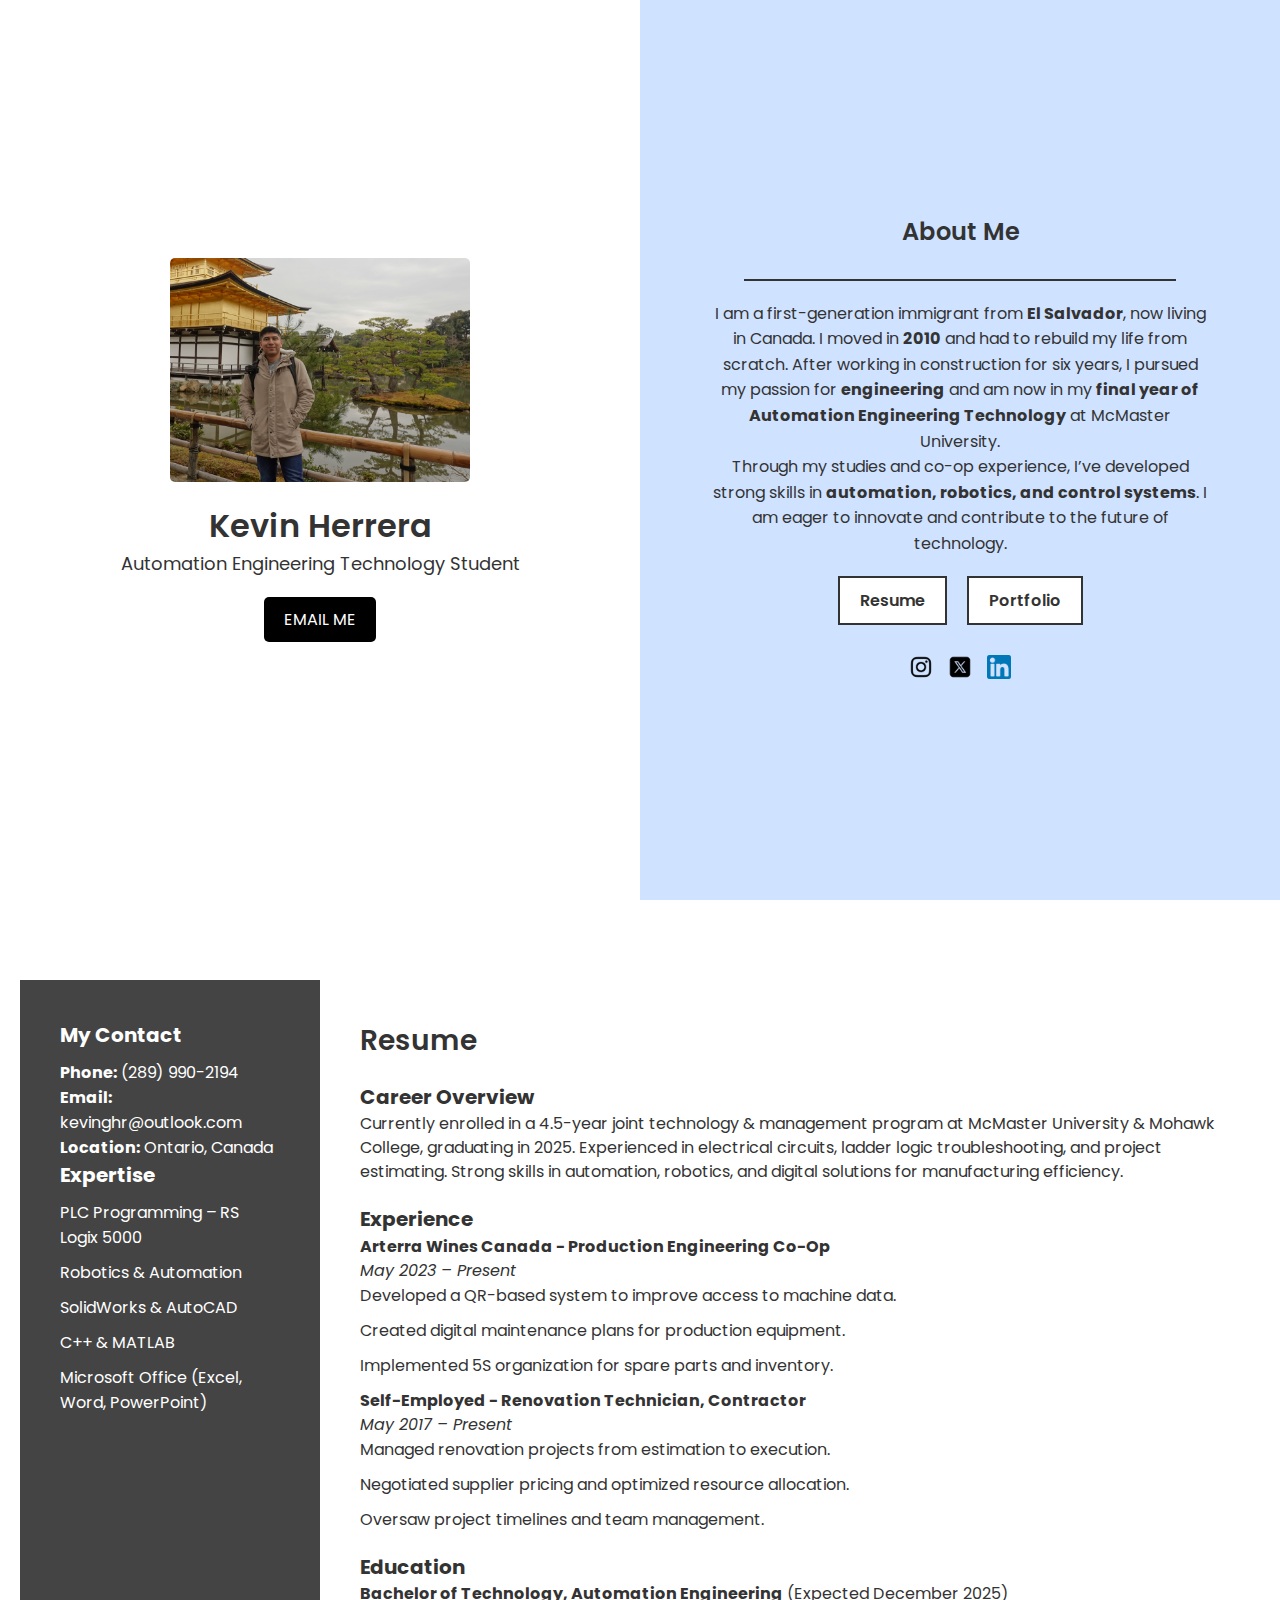
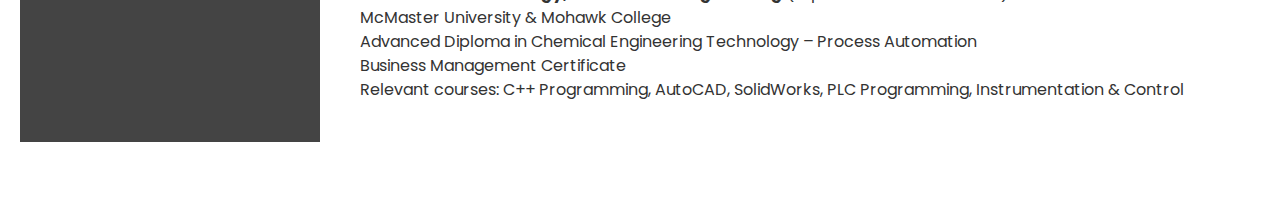
==== commit d225c494: "Update" ====
--- a/index.html
+++ b/index.html
@@ -63,10 +63,6 @@
             <li>Microsoft Office (Excel, Word, PowerPoint)</li>
         </ul>
 
-        <h3>References</h3>
-        <p><strong>Olivia Wilson</strong></p>
-        <p>Creative Director at Arterra Wines</p>
-        <p><strong>Phone:</strong> +123-456-7890</p>
     </div>
 
     <div class="resume-right">
